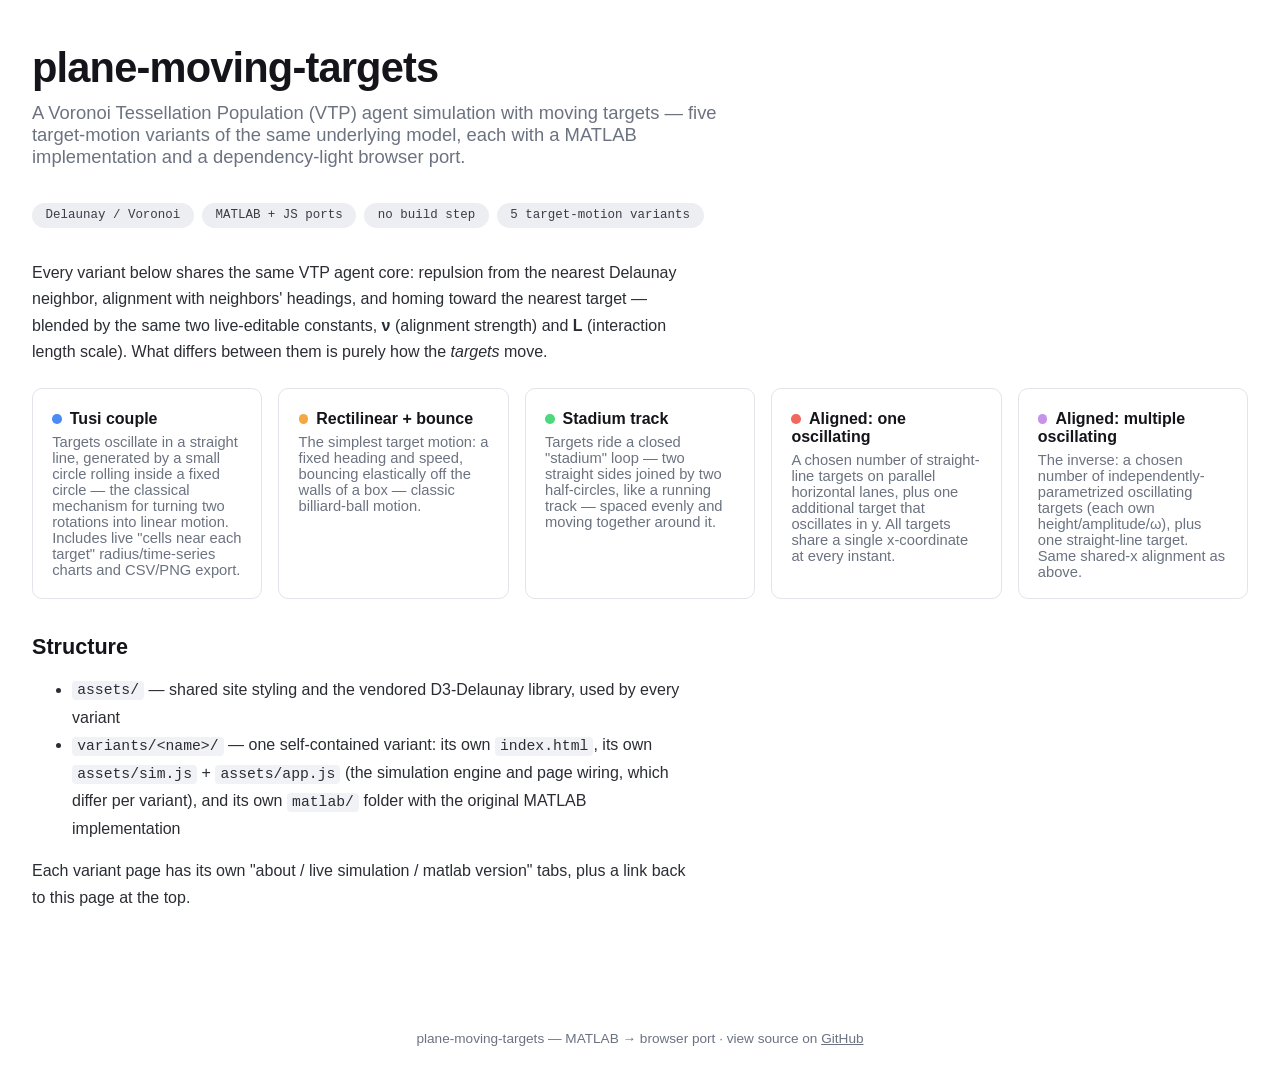
==== index.html @ 1b51c4f0 "Merge all 5 VTP moving-targets variants into one repository (tulsi, rectilinear, stadium, aligned, a" ====
<!doctype html>
<html lang="en">
<head>
<meta charset="utf-8" />
<meta name="viewport" content="width=device-width, initial-scale=1" />
<title>plane-moving-targets — VTP moving-targets simulation collection</title>
<link rel="stylesheet" href="assets/style.css" />
</head>
<body>

<main>
  <h1 class="page-title">plane-moving-targets</h1>
  <p class="lede">A Voronoi Tessellation Population (VTP) agent simulation with moving targets — five target-motion variants of the same underlying model, each with a MATLAB implementation and a dependency-light browser port.</p>

  <div class="badge-row">
    <span class="badge">Delaunay / Voronoi</span>
    <span class="badge">MATLAB + JS ports</span>
    <span class="badge">no build step</span>
    <span class="badge">5 target-motion variants</span>
  </div>

  <div class="prose">
    <p>Every variant below shares the same VTP agent core: repulsion from the nearest Delaunay neighbor, alignment with neighbors' headings, and homing toward the nearest target — blended by the same two live-editable constants, <strong>&nu;</strong> (alignment strength) and <strong>L</strong> (interaction length scale). What differs between them is purely how the <em>targets</em> move.</p>
  </div>

  <div class="force-grid">
    <a class="force-card" href="variants/tulsi/index.html" style="display:block; text-decoration:none; color:inherit;">
      <h3><span class="dot" style="background:#4c8bf5"></span>Tusi couple</h3>
      <p>Targets oscillate in a straight line, generated by a small circle rolling inside a fixed circle — the classical mechanism for turning two rotations into linear motion. Includes live "cells near each target" radius/time-series charts and CSV/PNG export.</p>
    </a>
    <a class="force-card" href="variants/rectilinear/index.html" style="display:block; text-decoration:none; color:inherit;">
      <h3><span class="dot" style="background:#f5a742"></span>Rectilinear + bounce</h3>
      <p>The simplest target motion: a fixed heading and speed, bouncing elastically off the walls of a box — classic billiard-ball motion.</p>
    </a>
    <a class="force-card" href="variants/stadium/index.html" style="display:block; text-decoration:none; color:inherit;">
      <h3><span class="dot" style="background:#4cd97d"></span>Stadium track</h3>
      <p>Targets ride a closed "stadium" loop — two straight sides joined by two half-circles, like a running track — spaced evenly and moving together around it.</p>
    </a>
    <a class="force-card" href="variants/aligned/index.html" style="display:block; text-decoration:none; color:inherit;">
      <h3><span class="dot" style="background:#f2685f"></span>Aligned: one oscillating</h3>
      <p>A chosen number of straight-line targets on parallel horizontal lanes, plus one additional target that oscillates in y. All targets share a single x-coordinate at every instant.</p>
    </a>
    <a class="force-card" href="variants/aligned-inverted/index.html" style="display:block; text-decoration:none; color:inherit;">
      <h3><span class="dot" style="background:#c792ea"></span>Aligned: multiple oscillating</h3>
      <p>The inverse: a chosen number of independently-parametrized oscillating targets (each own height/amplitude/&omega;), plus one straight-line target. Same shared-x alignment as above.</p>
    </a>
  </div>

  <div class="prose">
    <h2>Structure</h2>
    <ul>
      <li><code>assets/</code> — shared site styling and the vendored D3-Delaunay library, used by every variant</li>
      <li><code>variants/&lt;name&gt;/</code> — one self-contained variant: its own <code>index.html</code>, its own <code>assets/sim.js</code> + <code>assets/app.js</code> (the simulation engine and page wiring, which differ per variant), and its own <code>matlab/</code> folder with the original MATLAB implementation</li>
    </ul>
    <p>Each variant page has its own "about / live simulation / matlab version" tabs, plus a link back to this page at the top.</p>
  </div>
</main>

<footer>plane-moving-targets — MATLAB → browser port · view source on <a href="https://github.com/" target="_blank">GitHub</a></footer>

</body>
</html>
---- assets/style.css ----
/* ===========================================================
   VTP — Moving Targets  |  site stylesheet
   =========================================================== */

:root{
  --bg:            #ffffff;
  --text:          #14141a;
  --text-muted:    #6b7280;
  --line:          #e2e4e9;
  --nav-bg:        #eceef2;
  --nav-active:    #ffffff;

  --panel-bg:      #05060a;
  --panel-bg-2:    #0c0e14;
  --panel-line:    #1c1f29;
  --panel-text:    #dfe3ea;
  --panel-muted:   #7b8394;

  --mono: ui-monospace, "JetBrains Mono", "IBM Plex Mono", "SFMono-Regular", Menlo, Consolas, monospace;
  --sans: -apple-system, BlinkMacSystemFont, "Segoe UI", Inter, Roboto, Helvetica, Arial, sans-serif;

  --t1:#4c8bf5; --t2:#f5a742; --t3:#4cd97d; --t4:#f2685f; --t5:#c792ea; --t6:#3fd0c9;
}

*{ box-sizing:border-box; }
html,body{ margin:0; padding:0; }
body{
  background:var(--bg);
  color:var(--text);
  font-family:var(--sans);
  -webkit-font-smoothing:antialiased;
}
a{ color:inherit; }

/* ---------- nav ---------- */
.hub-breadcrumb{
  background:#f6f7fa; padding:.55rem 1.2rem;
  font-family:var(--sans); font-size:.85rem;
  border-bottom:1px solid var(--line);
}
.hub-breadcrumb a{ color:#4c5a8c; text-decoration:none; }
.hub-breadcrumb a:hover{ text-decoration:underline; }

nav.tabs{
  display:grid;
  grid-template-columns:repeat(3,1fr);
  background:var(--nav-bg);
}
nav.tabs button{
  appearance:none; border:none; background:transparent;
  font-family:var(--sans); font-size:1.05rem; color:#3a3d46;
  padding:1.15rem 0.5rem; cursor:pointer;
  border-bottom:3px solid transparent;
  transition:background .15s ease, color .15s ease;
}
nav.tabs button:hover{ background:rgba(255,255,255,.5); }
nav.tabs button.active{
  background:var(--nav-active);
  color:var(--text);
  font-weight:700;
  border-bottom-color:var(--t1);
}

/* ---------- layout ---------- */
main{ max-width:1400px; margin:0 auto; padding:2.75rem 2rem 4rem; }
.view{ display:none; }
.view.active{ display:block; animation:fadein .25s ease; }
@keyframes fadein{ from{opacity:0; transform:translateY(4px);} to{opacity:1; transform:none;} }

h1.page-title{ font-size:2.6rem; margin:0 0 .6rem; letter-spacing:-0.02em; }
p.lede{ color:var(--text-muted); font-size:1.15rem; margin:0 0 2.2rem; max-width:70ch; }

/* ---------- simulation panel ---------- */
.sim-frame{
  background:var(--panel-bg);
  border-radius:10px;
  overflow:hidden;
  box-shadow:0 20px 50px -20px rgba(0,0,0,.35);
}
.sim-topbar{
  display:flex; justify-content:space-between; align-items:center;
  padding:.85rem 1.2rem;
  font-family:var(--mono); font-size:.95rem;
  color:var(--panel-text);
  border-bottom:1px solid var(--panel-line);
}
.sim-topbar b{ color:#fff; }
.sim-topbar a{ color:#9db4ff; text-decoration:underline; cursor:pointer; font-size:.9rem; }
.targets-picker{ font-size:.85rem; color:var(--panel-muted); display:flex; align-items:center; gap:.4rem; }
.targets-picker select{
  font-family:var(--mono); font-size:.85rem; color:var(--panel-text);
  background:#161a24; border:1px solid var(--panel-line); border-radius:5px;
  padding:.25rem .5rem; cursor:pointer;
}

.sim-status{
  font-family:var(--mono); font-size:.85rem; color:var(--panel-muted);
  background:#0a0c12; display:inline-block; margin:.85rem 0 0 1.2rem;
  padding:.35rem .7rem; border-radius:5px;
}

.sim-canvas-wrap{ position:relative; width:100%; aspect-ratio:16/10; }
#simCanvas{ width:100%; height:100%; display:block; }

.stats-frame{ margin-top:1.2rem; }
.stats-canvas-wrap{ position:relative; width:100%; height:220px; }
#statsProfileCanvas{ width:100%; height:100%; display:block; }

.export-row{ display:flex; gap:.5rem; }
.export-btn{
  font-family:var(--mono); font-size:.82rem; color:#bcd0ff;
  background:#161a24; border:1px solid var(--t1); border-radius:5px;
  padding:.4rem .8rem; cursor:pointer;
}
.export-btn:hover{ background:#1e2330; }

.chart-legend{ display:flex; gap:.7rem; font-size:.78rem; color:var(--panel-muted); }
.chart-legend span{ display:inline-flex; align-items:center; gap:.3rem; }
.chart-legend .dot{ width:.55em; height:.55em; border-radius:50%; display:inline-block; }

.radius-charts-grid{
  display:grid; grid-template-columns:repeat(auto-fill, minmax(220px, 1fr));
  gap:1px; background:var(--panel-line); padding:1px;
}
.radius-chart-card{ background:var(--panel-bg); padding:.4rem .3rem .2rem; }
.radius-chart-card canvas{ width:100%; height:130px; display:block; }

/* ---------- control strip ---------- */
.controls{
  background:var(--panel-bg-2);
  border-top:1px solid var(--panel-line);
  padding:1rem 1.2rem 1.4rem;
  font-family:var(--mono);
  color:var(--panel-text);
}
.global-row{
  display:flex; flex-wrap:wrap; align-items:center; gap:1.4rem;
  padding-bottom:.9rem; margin-bottom:.9rem;
  border-bottom:1px solid var(--panel-line);
}
.global-row .label{ font-weight:700; }
.ctrl{ display:flex; align-items:center; gap:.5rem; font-size:.85rem; color:var(--panel-muted); }
.ctrl input[type=range]{ width:170px; }
.ctrl .readout{ min-width:3.2em; color:var(--panel-text); text-align:right; }

.buttons{ margin-left:auto; display:flex; gap:.5rem; }
.buttons button{
  font-family:var(--mono); font-size:.82rem; color:var(--panel-text);
  background:#161a24; border:1px solid var(--panel-line); border-radius:5px;
  padding:.45rem .8rem; cursor:pointer;
}
.buttons button:hover{ background:#1e2330; }
.buttons button.primary{ border-color:var(--t1); color:#bcd0ff; }

.target-rows{ display:flex; flex-direction:column; gap:.5rem; }
.target-row{
  display:flex; flex-wrap:wrap; align-items:center; gap:1rem;
  background:#0a0c12; border:1px solid var(--panel-line); border-radius:7px;
  padding:.55rem .9rem;
}
.target-row .tname{ font-weight:700; width:2.4em; }
.target-row .ctrl input[type=range]{ width:210px; }

input[type=range]{ accent-color:#6fa2ff; }

/* ---------- about / analysis / matlab prose ---------- */
.prose{ max-width:74ch; }
.prose h2{ font-size:1.35rem; margin:2.2rem 0 .6rem; }
.prose p{ color:#2b2d34; line-height:1.65; }
.prose ul{ color:#2b2d34; line-height:1.7; }
.prose code{ font-family:var(--mono); background:#f1f2f6; padding:.1em .35em; border-radius:4px; font-size:.92em; }
.badge-row{ display:flex; gap:.5rem; flex-wrap:wrap; margin:1.2rem 0 2rem; }
.badge{
  font-family:var(--mono); font-size:.78rem; color:#3a3d46;
  background:var(--nav-bg); border-radius:20px; padding:.35rem .85rem;
}

.formula{
  font-family:var(--mono); font-size:.95rem; background:#0d0e13; color:#dfe3ea;
  padding:1rem 1.2rem; border-radius:8px; margin:1rem 0; overflow-x:auto;
}
.formula .k{ color:#7ec8f5; }

.force-grid{ display:grid; grid-template-columns:repeat(auto-fit,minmax(220px,1fr)); gap:1rem; margin:1.4rem 0 2rem; }
.force-card{ border:1px solid var(--line); border-radius:10px; padding:1.1rem 1.2rem; }
.force-card .dot{ display:inline-block; width:.6em; height:.6em; border-radius:50%; margin-right:.5em; }
.force-card h3{ margin:.2rem 0 .4rem; font-size:1rem; }
.force-card p{ margin:0; font-size:.92rem; color:var(--text-muted); }

/* ---------- matlab file browser ---------- */
.file-layout{ display:grid; grid-template-columns:230px 1fr; gap:1.5rem; margin-top:1.5rem; }
.file-list{ border:1px solid var(--line); border-radius:8px; overflow:hidden; height:fit-content; }
.file-list button{
  display:block; width:100%; text-align:left; font-family:var(--mono); font-size:.85rem;
  background:none; border:none; border-bottom:1px solid var(--line);
  padding:.6rem .8rem; cursor:pointer; color:var(--text);
}
.file-list button:last-child{ border-bottom:none; }
.file-list button.active{ background:var(--nav-bg); font-weight:700; }
.file-list button:hover{ background:#f6f7fa; }
.code-view{
  background:var(--panel-bg); color:#dfe3ea; border-radius:8px; padding:1.2rem 1.4rem;
  font-family:var(--mono); font-size:.82rem; line-height:1.55; overflow:auto; max-height:70vh;
  white-space:pre;
}
.file-hint{ font-size:.85rem; color:var(--text-muted); margin-top:.6rem; }

footer{ text-align:center; color:var(--text-muted); font-size:.85rem; padding:2.5rem 0 3rem; }

@media (max-width:760px){
  nav.tabs{ grid-template-columns:repeat(2,1fr); }
  .file-layout{ grid-template-columns:1fr; }
  h1.page-title{ font-size:2rem; }
}
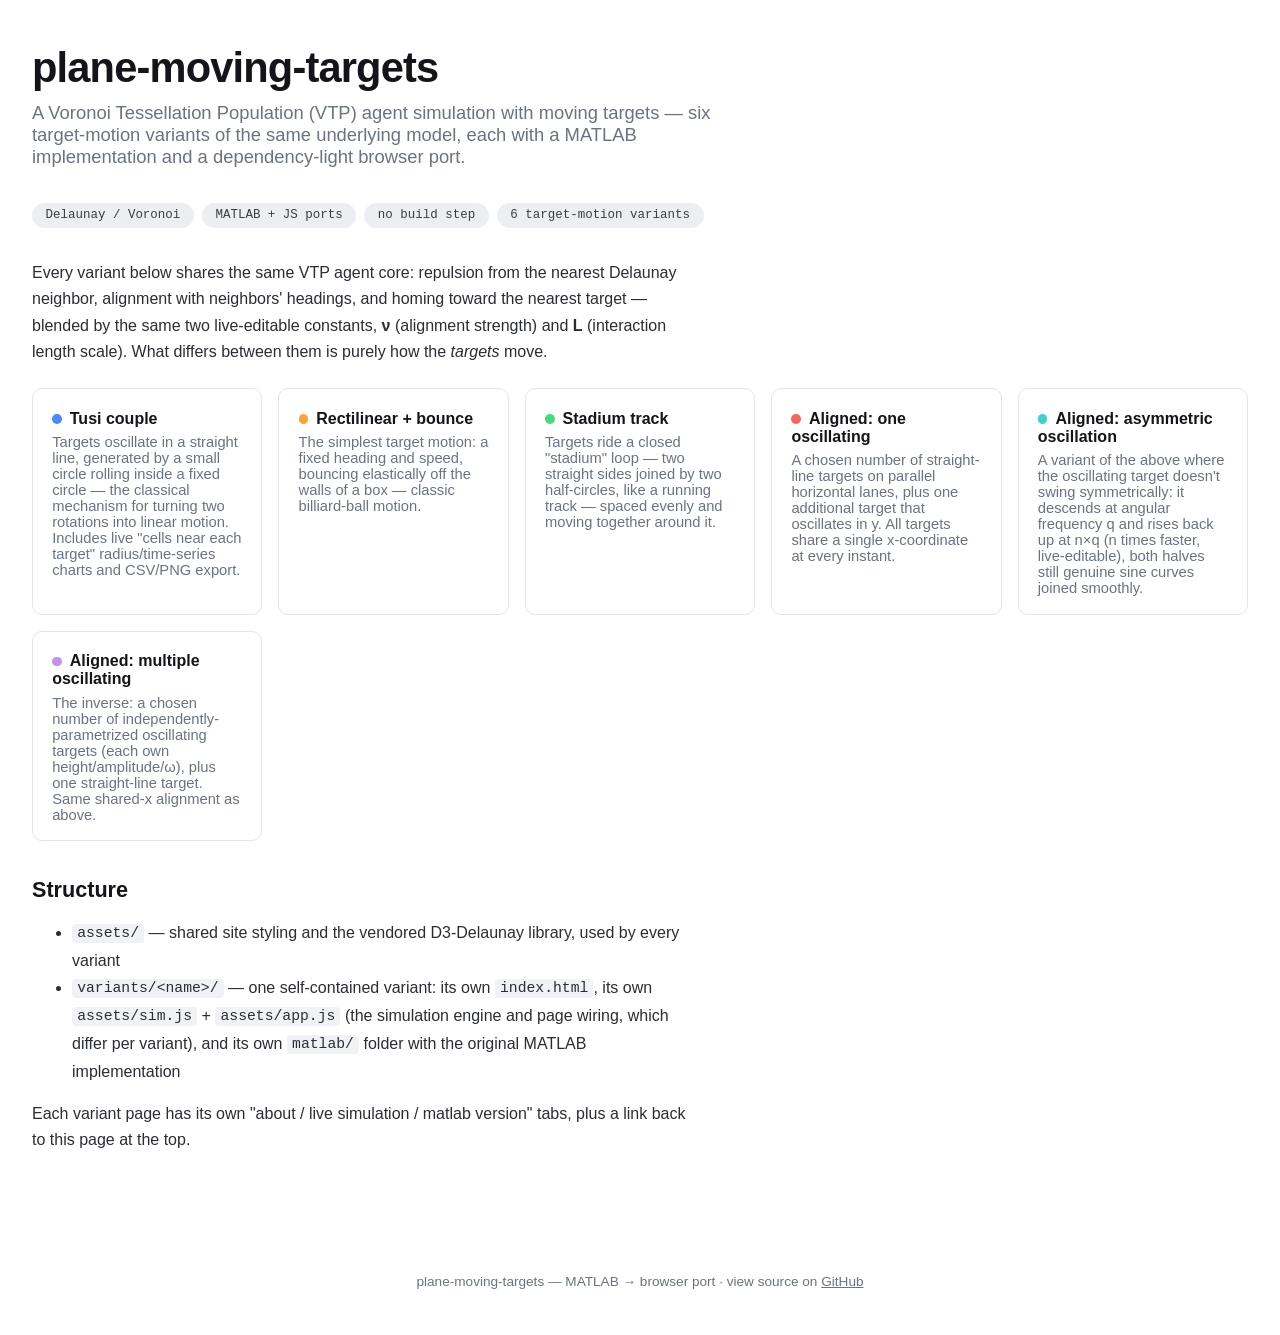
==== commit 4bb5a753: "add asymmetric" ====
--- a/index.html
+++ b/index.html
@@ -10,13 +10,13 @@
 
 <main>
   <h1 class="page-title">plane-moving-targets</h1>
-  <p class="lede">A Voronoi Tessellation Population (VTP) agent simulation with moving targets — five target-motion variants of the same underlying model, each with a MATLAB implementation and a dependency-light browser port.</p>
+  <p class="lede">A Voronoi Tessellation Population (VTP) agent simulation with moving targets — six target-motion variants of the same underlying model, each with a MATLAB implementation and a dependency-light browser port.</p>
 
   <div class="badge-row">
     <span class="badge">Delaunay / Voronoi</span>
     <span class="badge">MATLAB + JS ports</span>
     <span class="badge">no build step</span>
-    <span class="badge">5 target-motion variants</span>
+    <span class="badge">6 target-motion variants</span>
   </div>
 
   <div class="prose">
@@ -40,6 +40,10 @@
       <h3><span class="dot" style="background:#f2685f"></span>Aligned: one oscillating</h3>
       <p>A chosen number of straight-line targets on parallel horizontal lanes, plus one additional target that oscillates in y. All targets share a single x-coordinate at every instant.</p>
     </a>
+    <a class="force-card" href="variants/aligned-asymmetric/index.html" style="display:block; text-decoration:none; color:inherit;">
+      <h3><span class="dot" style="background:#3fd0c9"></span>Aligned: asymmetric oscillation</h3>
+      <p>A variant of the above where the oscillating target doesn't swing symmetrically: it descends at angular frequency q and rises back up at n&times;q (n times faster, live-editable), both halves still genuine sine curves joined smoothly.</p>
+    </a>
     <a class="force-card" href="variants/aligned-inverted/index.html" style="display:block; text-decoration:none; color:inherit;">
       <h3><span class="dot" style="background:#c792ea"></span>Aligned: multiple oscillating</h3>
       <p>The inverse: a chosen number of independently-parametrized oscillating targets (each own height/amplitude/&omega;), plus one straight-line target. Same shared-x alignment as above.</p>
